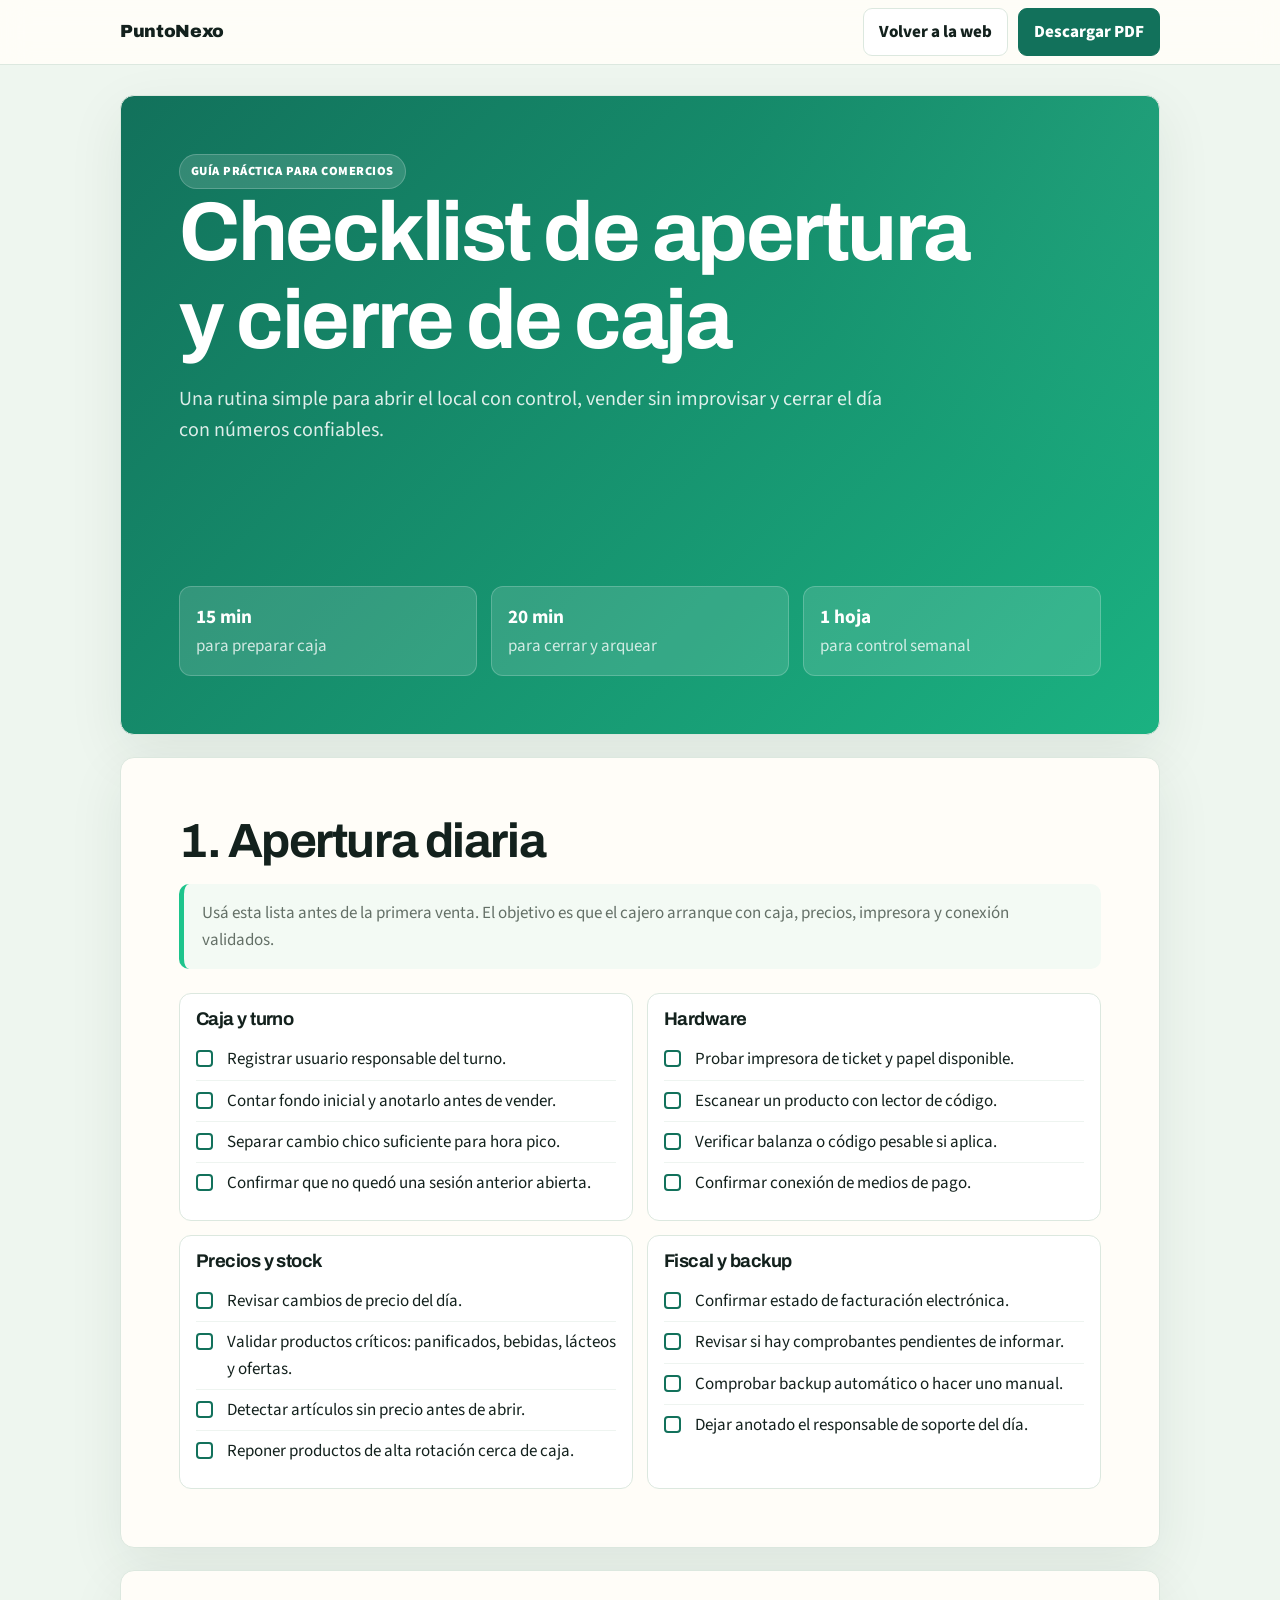
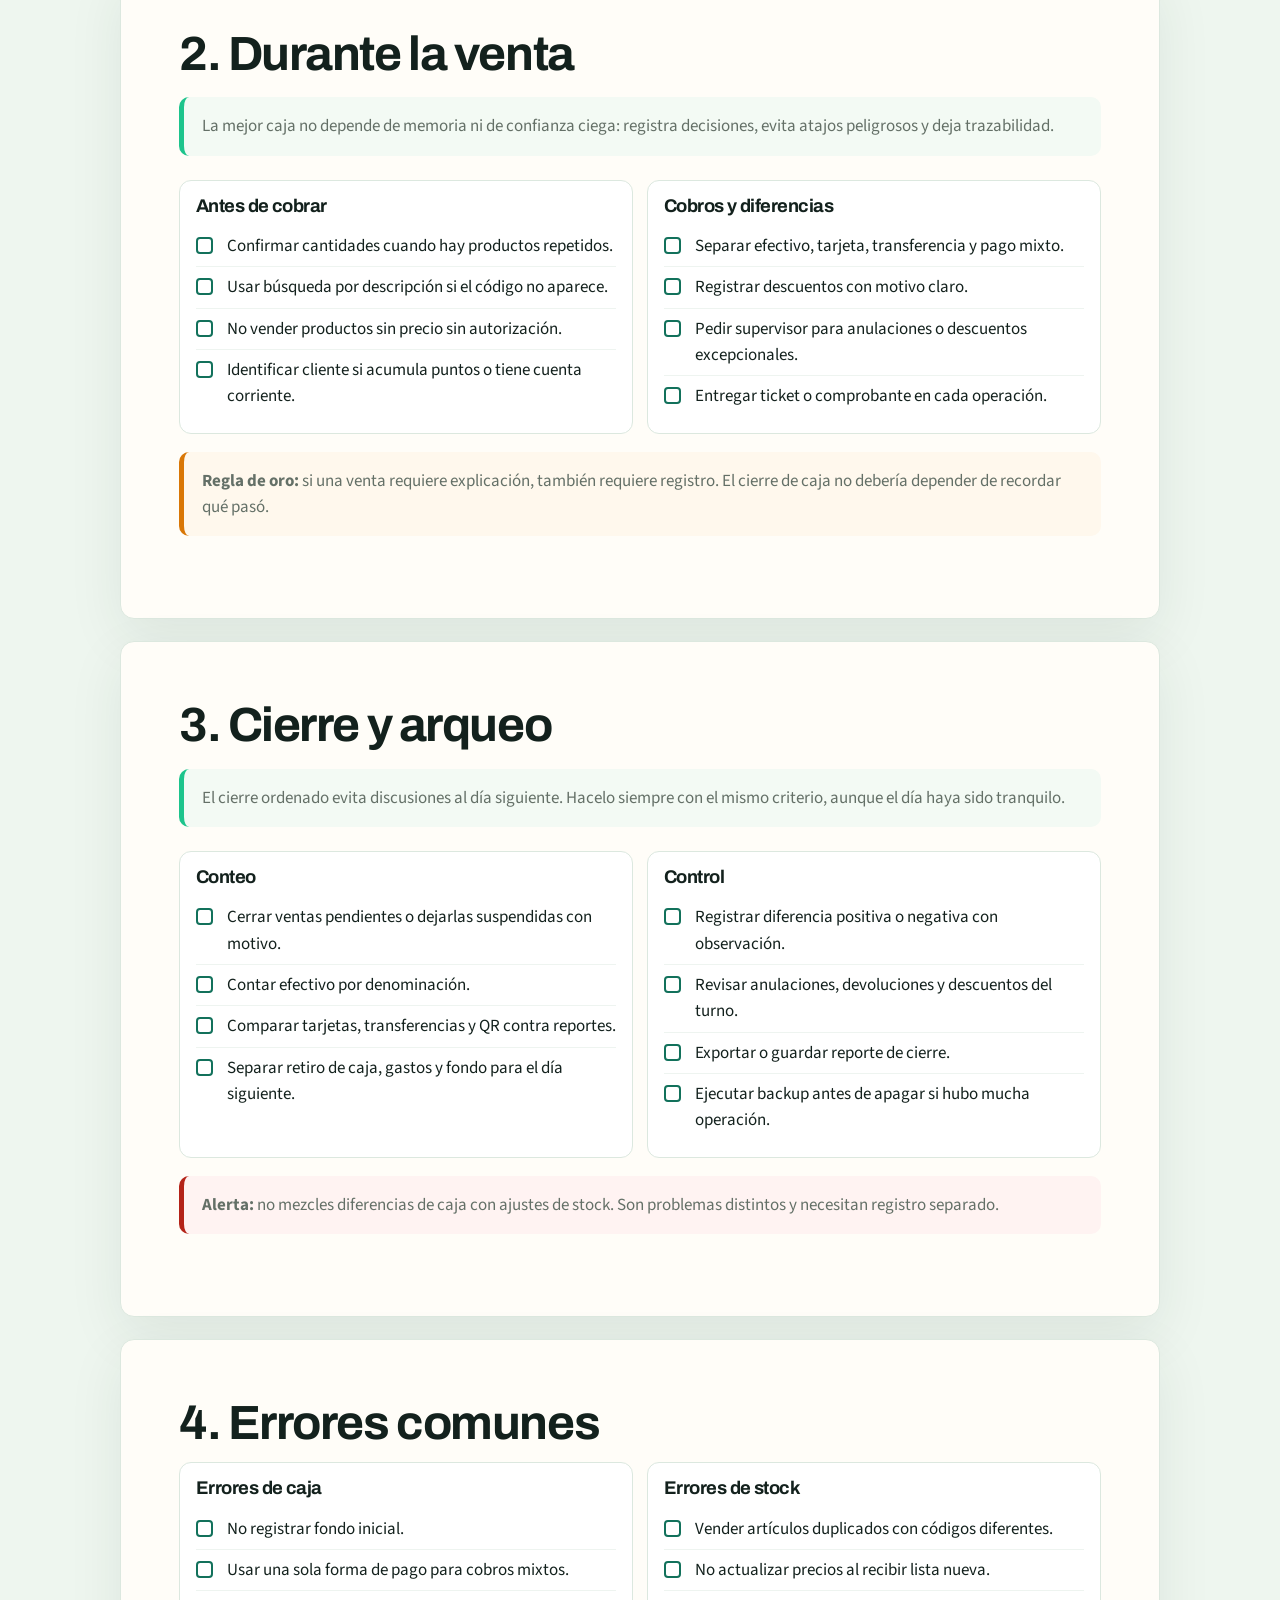
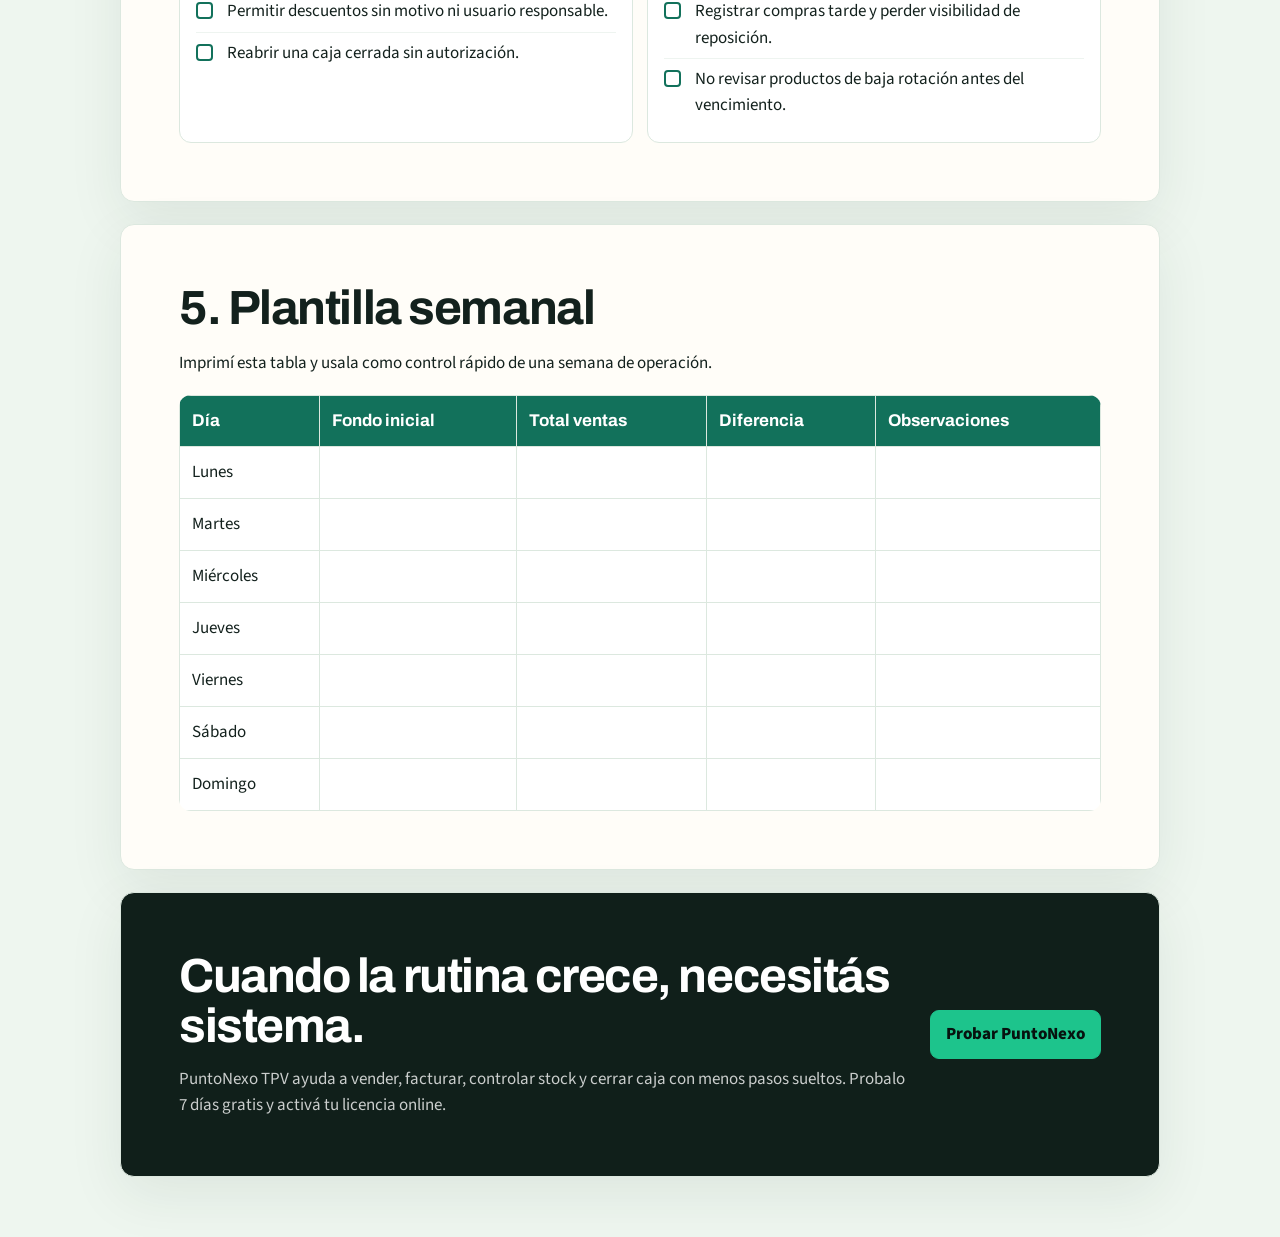
==== checklist-apertura-cierre-caja.html @ dc10bc16 "Deploy PuntoNexo landing updates" ====
<!DOCTYPE html>
<html lang="es">
<head>
  <meta charset="UTF-8">
  <meta name="viewport" content="width=device-width, initial-scale=1.0">
  <title>Checklist de apertura y cierre de caja | PuntoNexo</title>
  <meta name="description" content="Checklist práctico para abrir, operar y cerrar caja en supermercados, almacenes y autoservicios argentinos.">
  <link rel="preconnect" href="https://fonts.googleapis.com">
  <link rel="preconnect" href="https://fonts.gstatic.com" crossorigin>
  <link href="https://fonts.googleapis.com/css2?family=Archivo:wght@700;800;900&family=Source+Sans+3:wght@400;500;600;700&display=swap" rel="stylesheet">
  <style>
    :root {
      --ink: #13211d;
      --muted: #647067;
      --line: #dce8df;
      --paper: #fffdf8;
      --wash: #f3faf4;
      --forest: #12715b;
      --mint: #1dc48c;
      --amber: #d97706;
      --danger: #b42318;
      --font-head: 'Archivo', system-ui, sans-serif;
      --font-body: 'Source Sans 3', system-ui, sans-serif;
    }

    * { box-sizing: border-box; }
    body {
      margin: 0;
      background: #eef6ef;
      color: var(--ink);
      font-family: var(--font-body);
      font-size: 17px;
      line-height: 1.55;
    }

    a { color: var(--forest); }
    .topbar {
      position: sticky;
      top: 0;
      z-index: 3;
      background: rgba(255,253,248,.94);
      border-bottom: 1px solid var(--line);
      -webkit-backdrop-filter: blur(14px);
      backdrop-filter: blur(14px);
    }

    .topbar-inner {
      width: min(100% - 32px, 1040px);
      margin: 0 auto;
      min-height: 64px;
      display: flex;
      align-items: center;
      justify-content: space-between;
      gap: 18px;
    }

    .brand {
      font-family: var(--font-head);
      font-weight: 900;
      letter-spacing: -.02em;
      text-decoration: none;
      color: var(--ink);
      font-size: 1.1rem;
    }

    .actions { display: flex; gap: 10px; flex-wrap: wrap; }
    .btn {
      display: inline-flex;
      align-items: center;
      justify-content: center;
      min-height: 42px;
      padding: 10px 15px;
      border-radius: 9px;
      border: 1px solid var(--line);
      background: #fff;
      color: var(--ink);
      font-weight: 800;
      text-decoration: none;
    }
    .btn.primary { background: var(--forest); border-color: var(--forest); color: #fff; }

    .wrap { width: min(100% - 32px, 1040px); margin: 30px auto 60px; }
    .sheet {
      background: var(--paper);
      border: 1px solid var(--line);
      border-radius: 14px;
      padding: clamp(26px, 5vw, 58px);
      margin-bottom: 22px;
      box-shadow: 0 18px 55px rgba(25,55,40,.08);
    }

    .cover {
      display: grid;
      min-height: 640px;
      align-content: space-between;
      background:
        linear-gradient(135deg, rgba(18,113,91,.92), rgba(29,196,140,.78)),
        radial-gradient(circle at top right, rgba(255,255,255,.2), transparent 34%),
        var(--forest);
      color: #fff;
      overflow: hidden;
    }

    .eyebrow {
      display: inline-flex;
      width: max-content;
      padding: 7px 11px;
      border-radius: 999px;
      background: rgba(255,255,255,.14);
      border: 1px solid rgba(255,255,255,.2);
      font-weight: 900;
      letter-spacing: .04em;
      text-transform: uppercase;
      font-size: .78rem;
    }

    h1, h2, h3 { font-family: var(--font-head); line-height: 1.05; letter-spacing: -.03em; margin: 0; }
    h1 { font-size: clamp(2.45rem, 7vw, 5.2rem); max-width: 820px; }
    h2 { font-size: clamp(1.8rem, 4vw, 3rem); margin-bottom: 14px; }
    h3 { font-size: 1.15rem; margin-bottom: 8px; }
    .lead { font-size: 1.25rem; max-width: 720px; color: rgba(255,255,255,.86); }
    .cover-meta { display: grid; grid-template-columns: repeat(3, 1fr); gap: 14px; }
    .cover-meta div { padding: 16px; border-radius: 12px; background: rgba(255,255,255,.13); border: 1px solid rgba(255,255,255,.2); }
    .cover-meta strong { display: block; font-size: 1.2rem; }
    .cover-meta span { color: rgba(255,255,255,.78); }

    .section-note {
      background: var(--wash);
      border-left: 5px solid var(--mint);
      padding: 16px 18px;
      border-radius: 10px;
      color: var(--muted);
      margin: 18px 0 24px;
    }

    .check-grid { display: grid; grid-template-columns: repeat(2, 1fr); gap: 14px; }
    .check-card {
      border: 1px solid var(--line);
      border-radius: 12px;
      background: #fff;
      padding: 16px;
      break-inside: avoid;
    }
    .check-card ul { margin: 10px 0 0; padding: 0; list-style: none; }
    .check-card li { display: grid; grid-template-columns: 22px 1fr; gap: 9px; padding: 7px 0; border-top: 1px solid #eef4f0; }
    .check-card li:first-child { border-top: 0; }
    .box { width: 17px; height: 17px; margin-top: 4px; border: 2px solid var(--forest); border-radius: 4px; }

    .template {
      width: 100%;
      border-collapse: collapse;
      margin-top: 18px;
      background: #fff;
      border-radius: 12px;
      overflow: hidden;
    }
    .template th, .template td { border: 1px solid var(--line); padding: 12px; text-align: left; vertical-align: top; }
    .template th { background: var(--forest); color: #fff; font-family: var(--font-head); }
    .template td.blank { height: 52px; }

    .warning { border-left-color: var(--amber); background: #fff8ed; }
    .risk { border-left-color: var(--danger); background: #fff3f2; }
    .cta {
      display: grid;
      grid-template-columns: 1fr auto;
      gap: 24px;
      align-items: center;
      background: #101f1a;
      color: #fff;
    }
    .cta p { color: rgba(255,255,255,.78); margin: 10px 0 0; }
    .cta .btn { background: var(--mint); border-color: var(--mint); color: #07120f; }

    @media (max-width: 760px) {
      .topbar-inner, .cta, .cover-meta, .check-grid { grid-template-columns: 1fr; }
      .topbar-inner { align-items: flex-start; padding: 12px 0; }
      .actions { width: 100%; }
      .btn { width: 100%; }
    }

    @media print {
      @page { size: A4; margin: 12mm; }
      body { background: #fff; font-size: 12pt; }
      .topbar { display: none; }
      .wrap { width: 100%; margin: 0; }
      .sheet { box-shadow: none; border-radius: 0; border: 0; min-height: calc(297mm - 24mm); page-break-after: always; padding: 0; }
      .cover { -webkit-print-color-adjust: exact; print-color-adjust: exact; padding: 18mm; }
      .check-grid { gap: 9px; }
      .check-card { padding: 12px; }
      .cta { page-break-after: auto; }
      a { color: inherit; text-decoration: none; }
    }
  </style>
</head>
<body>
  <nav class="topbar">
    <div class="topbar-inner">
      <a class="brand" href="/">PuntoNexo</a>
      <div class="actions">
        <a class="btn" href="/">Volver a la web</a>
        <a class="btn primary" href="checklist-apertura-cierre-caja-puntonexo.pdf">Descargar PDF</a>
      </div>
    </div>
  </nav>

  <main class="wrap">
    <section class="sheet cover">
      <div>
        <span class="eyebrow">Guía práctica para comercios</span>
        <h1>Checklist de apertura y cierre de caja</h1>
        <p class="lead">Una rutina simple para abrir el local con control, vender sin improvisar y cerrar el día con números confiables.</p>
      </div>
      <div class="cover-meta">
        <div><strong>15 min</strong><span>para preparar caja</span></div>
        <div><strong>20 min</strong><span>para cerrar y arquear</span></div>
        <div><strong>1 hoja</strong><span>para control semanal</span></div>
      </div>
    </section>

    <section class="sheet">
      <h2>1. Apertura diaria</h2>
      <p class="section-note">Usá esta lista antes de la primera venta. El objetivo es que el cajero arranque con caja, precios, impresora y conexión validados.</p>
      <div class="check-grid">
        <article class="check-card">
          <h3>Caja y turno</h3>
          <ul>
            <li><span class="box"></span><span>Registrar usuario responsable del turno.</span></li>
            <li><span class="box"></span><span>Contar fondo inicial y anotarlo antes de vender.</span></li>
            <li><span class="box"></span><span>Separar cambio chico suficiente para hora pico.</span></li>
            <li><span class="box"></span><span>Confirmar que no quedó una sesión anterior abierta.</span></li>
          </ul>
        </article>
        <article class="check-card">
          <h3>Hardware</h3>
          <ul>
            <li><span class="box"></span><span>Probar impresora de ticket y papel disponible.</span></li>
            <li><span class="box"></span><span>Escanear un producto con lector de código.</span></li>
            <li><span class="box"></span><span>Verificar balanza o código pesable si aplica.</span></li>
            <li><span class="box"></span><span>Confirmar conexión de medios de pago.</span></li>
          </ul>
        </article>
        <article class="check-card">
          <h3>Precios y stock</h3>
          <ul>
            <li><span class="box"></span><span>Revisar cambios de precio del día.</span></li>
            <li><span class="box"></span><span>Validar productos críticos: panificados, bebidas, lácteos y ofertas.</span></li>
            <li><span class="box"></span><span>Detectar artículos sin precio antes de abrir.</span></li>
            <li><span class="box"></span><span>Reponer productos de alta rotación cerca de caja.</span></li>
          </ul>
        </article>
        <article class="check-card">
          <h3>Fiscal y backup</h3>
          <ul>
            <li><span class="box"></span><span>Confirmar estado de facturación electrónica.</span></li>
            <li><span class="box"></span><span>Revisar si hay comprobantes pendientes de informar.</span></li>
            <li><span class="box"></span><span>Comprobar backup automático o hacer uno manual.</span></li>
            <li><span class="box"></span><span>Dejar anotado el responsable de soporte del día.</span></li>
          </ul>
        </article>
      </div>
    </section>

    <section class="sheet">
      <h2>2. Durante la venta</h2>
      <p class="section-note">La mejor caja no depende de memoria ni de confianza ciega: registra decisiones, evita atajos peligrosos y deja trazabilidad.</p>
      <div class="check-grid">
        <article class="check-card">
          <h3>Antes de cobrar</h3>
          <ul>
            <li><span class="box"></span><span>Confirmar cantidades cuando hay productos repetidos.</span></li>
            <li><span class="box"></span><span>Usar búsqueda por descripción si el código no aparece.</span></li>
            <li><span class="box"></span><span>No vender productos sin precio sin autorización.</span></li>
            <li><span class="box"></span><span>Identificar cliente si acumula puntos o tiene cuenta corriente.</span></li>
          </ul>
        </article>
        <article class="check-card">
          <h3>Cobros y diferencias</h3>
          <ul>
            <li><span class="box"></span><span>Separar efectivo, tarjeta, transferencia y pago mixto.</span></li>
            <li><span class="box"></span><span>Registrar descuentos con motivo claro.</span></li>
            <li><span class="box"></span><span>Pedir supervisor para anulaciones o descuentos excepcionales.</span></li>
            <li><span class="box"></span><span>Entregar ticket o comprobante en cada operación.</span></li>
          </ul>
        </article>
      </div>
      <p class="section-note warning"><strong>Regla de oro:</strong> si una venta requiere explicación, también requiere registro. El cierre de caja no debería depender de recordar qué pasó.</p>
    </section>

    <section class="sheet">
      <h2>3. Cierre y arqueo</h2>
      <p class="section-note">El cierre ordenado evita discusiones al día siguiente. Hacelo siempre con el mismo criterio, aunque el día haya sido tranquilo.</p>
      <div class="check-grid">
        <article class="check-card">
          <h3>Conteo</h3>
          <ul>
            <li><span class="box"></span><span>Cerrar ventas pendientes o dejarlas suspendidas con motivo.</span></li>
            <li><span class="box"></span><span>Contar efectivo por denominación.</span></li>
            <li><span class="box"></span><span>Comparar tarjetas, transferencias y QR contra reportes.</span></li>
            <li><span class="box"></span><span>Separar retiro de caja, gastos y fondo para el día siguiente.</span></li>
          </ul>
        </article>
        <article class="check-card">
          <h3>Control</h3>
          <ul>
            <li><span class="box"></span><span>Registrar diferencia positiva o negativa con observación.</span></li>
            <li><span class="box"></span><span>Revisar anulaciones, devoluciones y descuentos del turno.</span></li>
            <li><span class="box"></span><span>Exportar o guardar reporte de cierre.</span></li>
            <li><span class="box"></span><span>Ejecutar backup antes de apagar si hubo mucha operación.</span></li>
          </ul>
        </article>
      </div>
      <p class="section-note risk"><strong>Alerta:</strong> no mezcles diferencias de caja con ajustes de stock. Son problemas distintos y necesitan registro separado.</p>
    </section>

    <section class="sheet">
      <h2>4. Errores comunes</h2>
      <div class="check-grid">
        <article class="check-card">
          <h3>Errores de caja</h3>
          <ul>
            <li><span class="box"></span><span>No registrar fondo inicial.</span></li>
            <li><span class="box"></span><span>Usar una sola forma de pago para cobros mixtos.</span></li>
            <li><span class="box"></span><span>Permitir descuentos sin motivo ni usuario responsable.</span></li>
            <li><span class="box"></span><span>Reabrir una caja cerrada sin autorización.</span></li>
          </ul>
        </article>
        <article class="check-card">
          <h3>Errores de stock</h3>
          <ul>
            <li><span class="box"></span><span>Vender artículos duplicados con códigos diferentes.</span></li>
            <li><span class="box"></span><span>No actualizar precios al recibir lista nueva.</span></li>
            <li><span class="box"></span><span>Registrar compras tarde y perder visibilidad de reposición.</span></li>
            <li><span class="box"></span><span>No revisar productos de baja rotación antes del vencimiento.</span></li>
          </ul>
        </article>
      </div>
    </section>

    <section class="sheet">
      <h2>5. Plantilla semanal</h2>
      <p>Imprimí esta tabla y usala como control rápido de una semana de operación.</p>
      <table class="template">
        <thead><tr><th>Día</th><th>Fondo inicial</th><th>Total ventas</th><th>Diferencia</th><th>Observaciones</th></tr></thead>
        <tbody>
          <tr><td>Lunes</td><td class="blank"></td><td></td><td></td><td></td></tr>
          <tr><td>Martes</td><td class="blank"></td><td></td><td></td><td></td></tr>
          <tr><td>Miércoles</td><td class="blank"></td><td></td><td></td><td></td></tr>
          <tr><td>Jueves</td><td class="blank"></td><td></td><td></td><td></td></tr>
          <tr><td>Viernes</td><td class="blank"></td><td></td><td></td><td></td></tr>
          <tr><td>Sábado</td><td class="blank"></td><td></td><td></td><td></td></tr>
          <tr><td>Domingo</td><td class="blank"></td><td></td><td></td><td></td></tr>
        </tbody>
      </table>
    </section>

    <section class="sheet cta">
      <div>
        <h2>Cuando la rutina crece, necesitás sistema.</h2>
        <p>PuntoNexo TPV ayuda a vender, facturar, controlar stock y cerrar caja con menos pasos sueltos. Probalo 7 días gratis y activá tu licencia online.</p>
      </div>
      <a class="btn" href="https://licencias.mello.com.ar">Probar PuntoNexo</a>
    </section>
  </main>
</body>
</html>
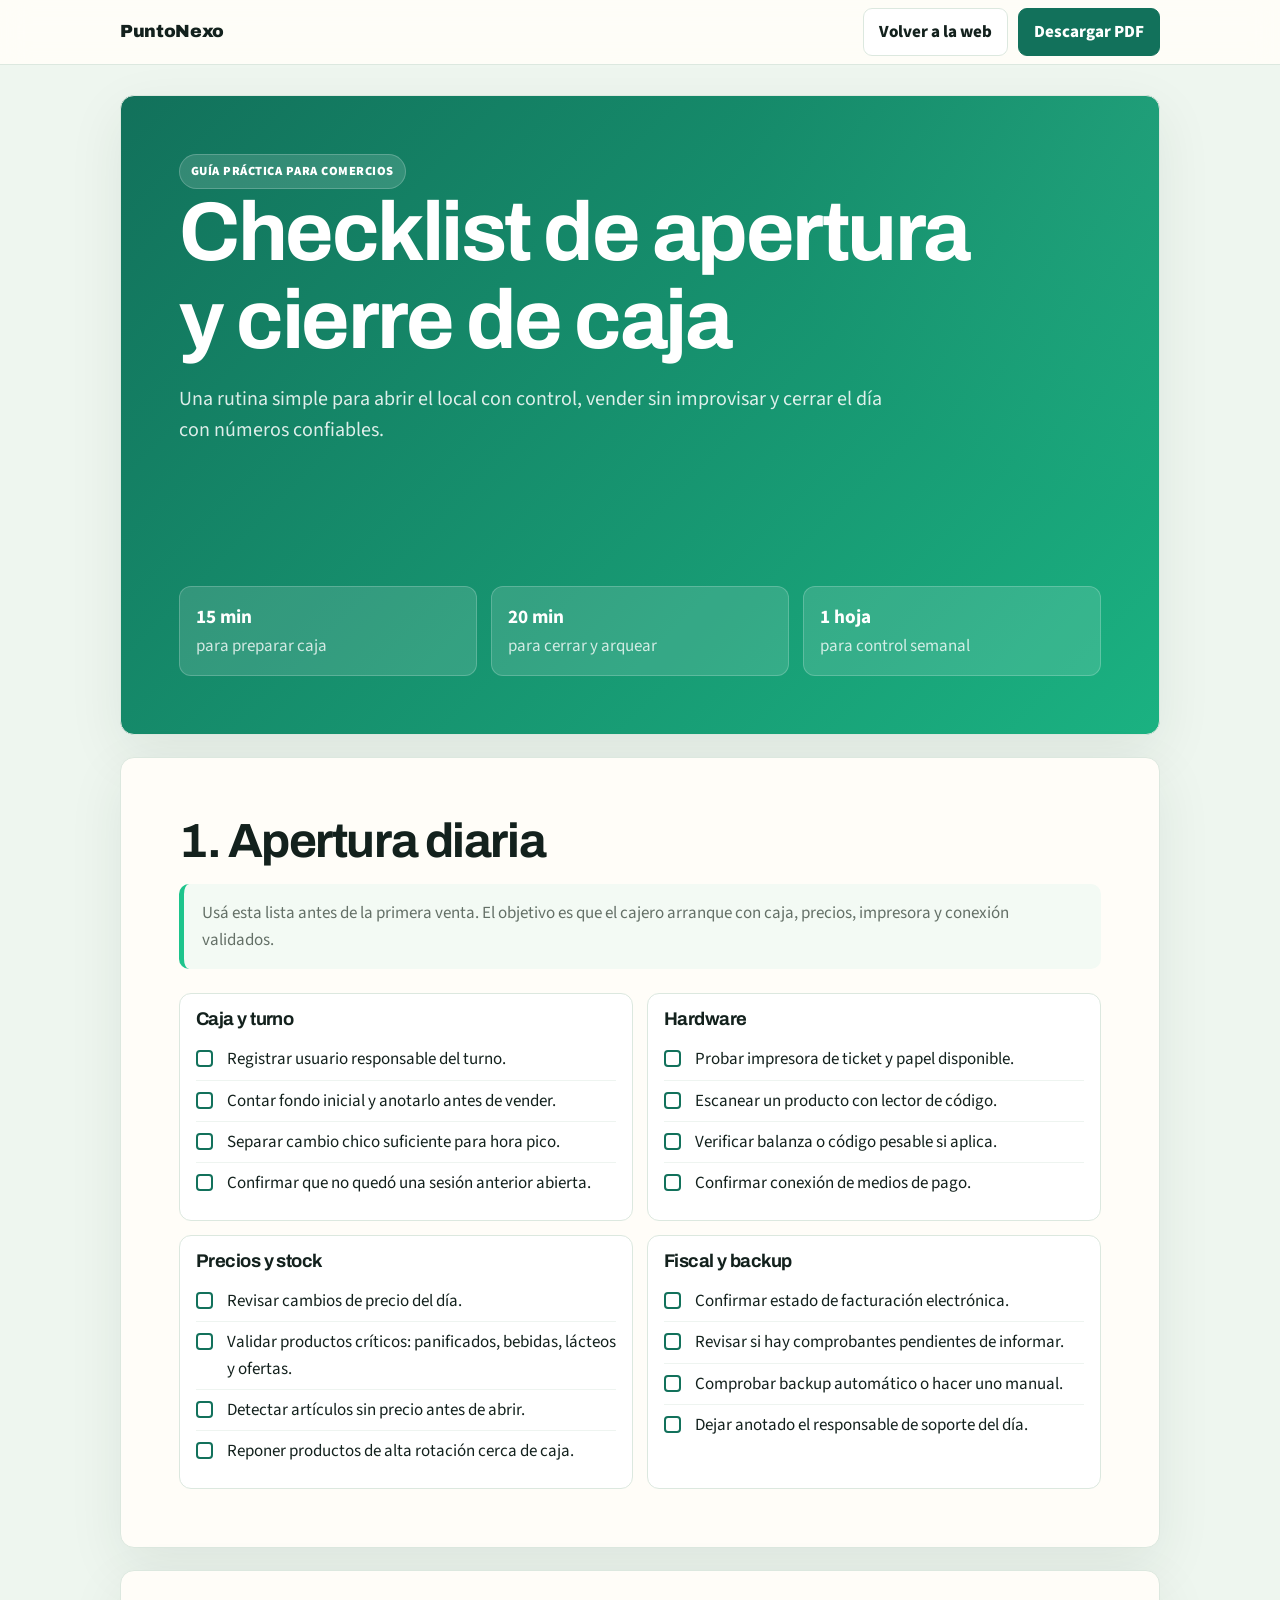
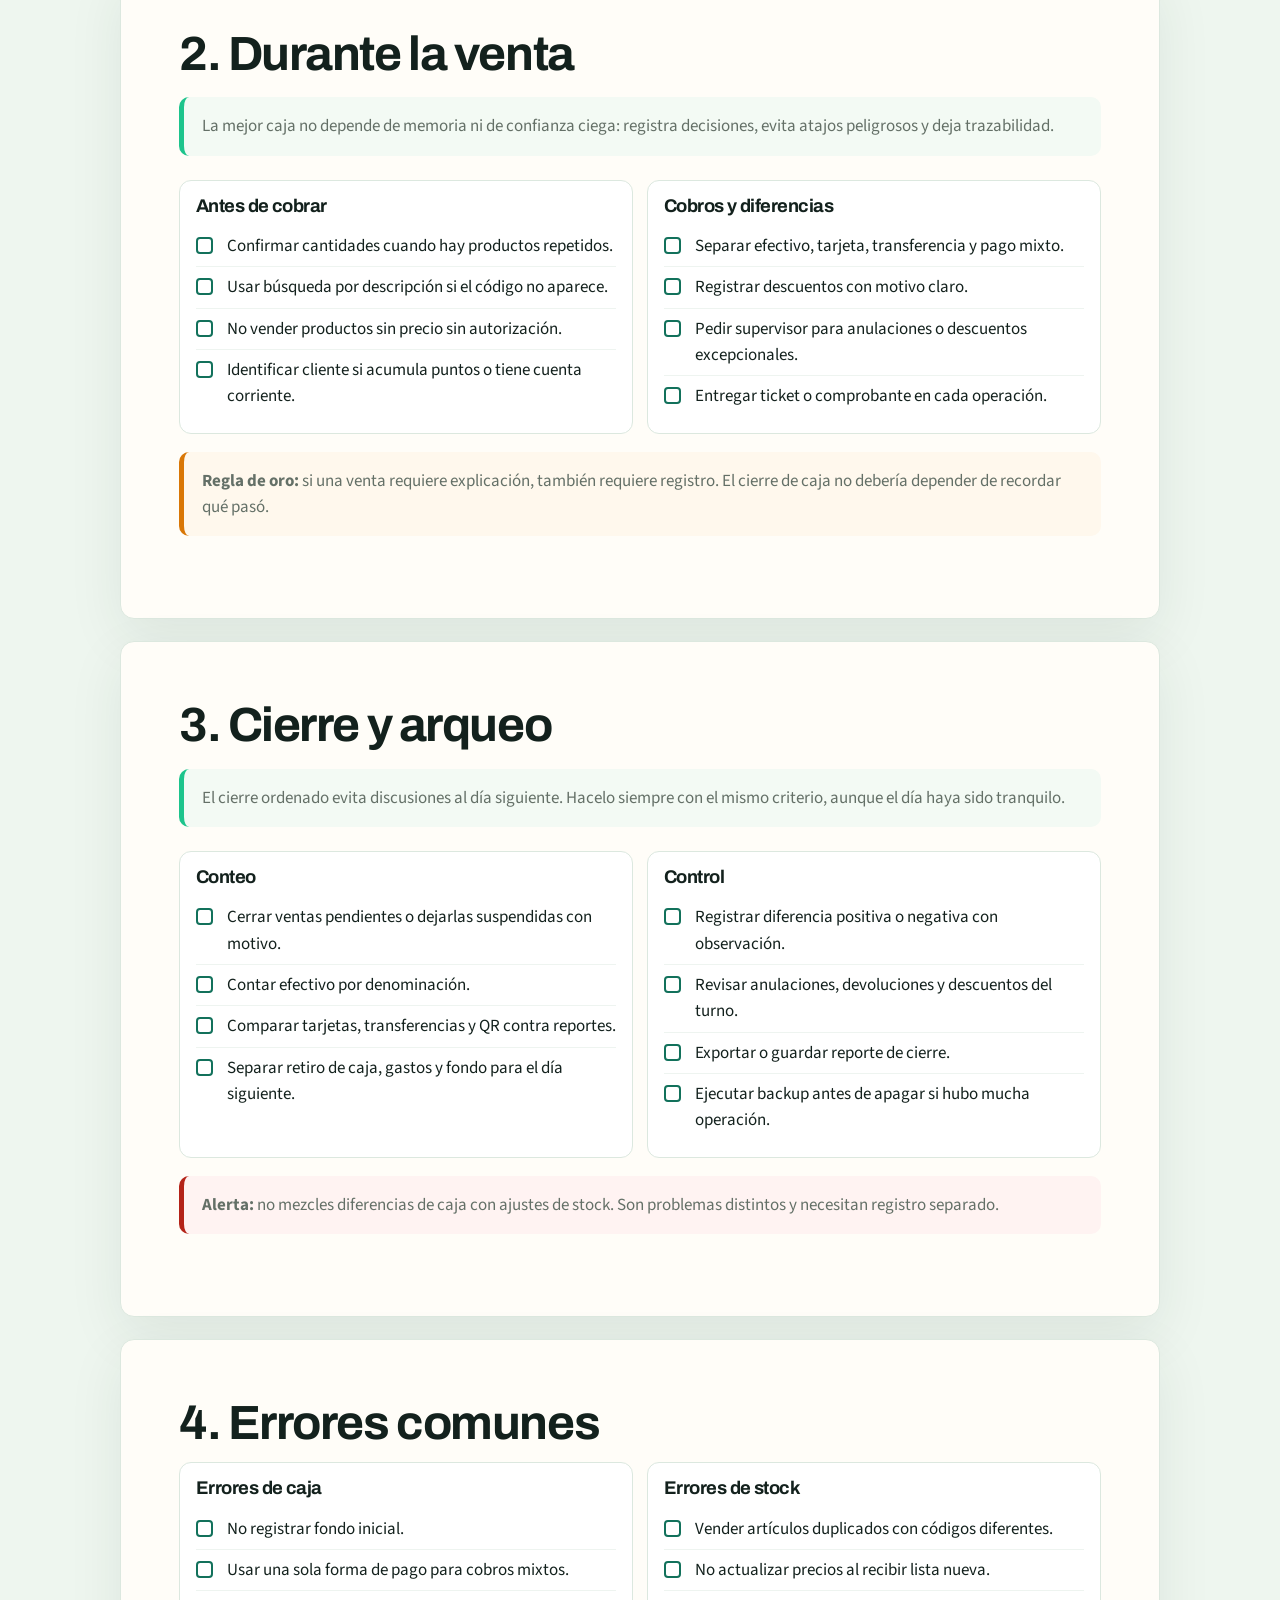
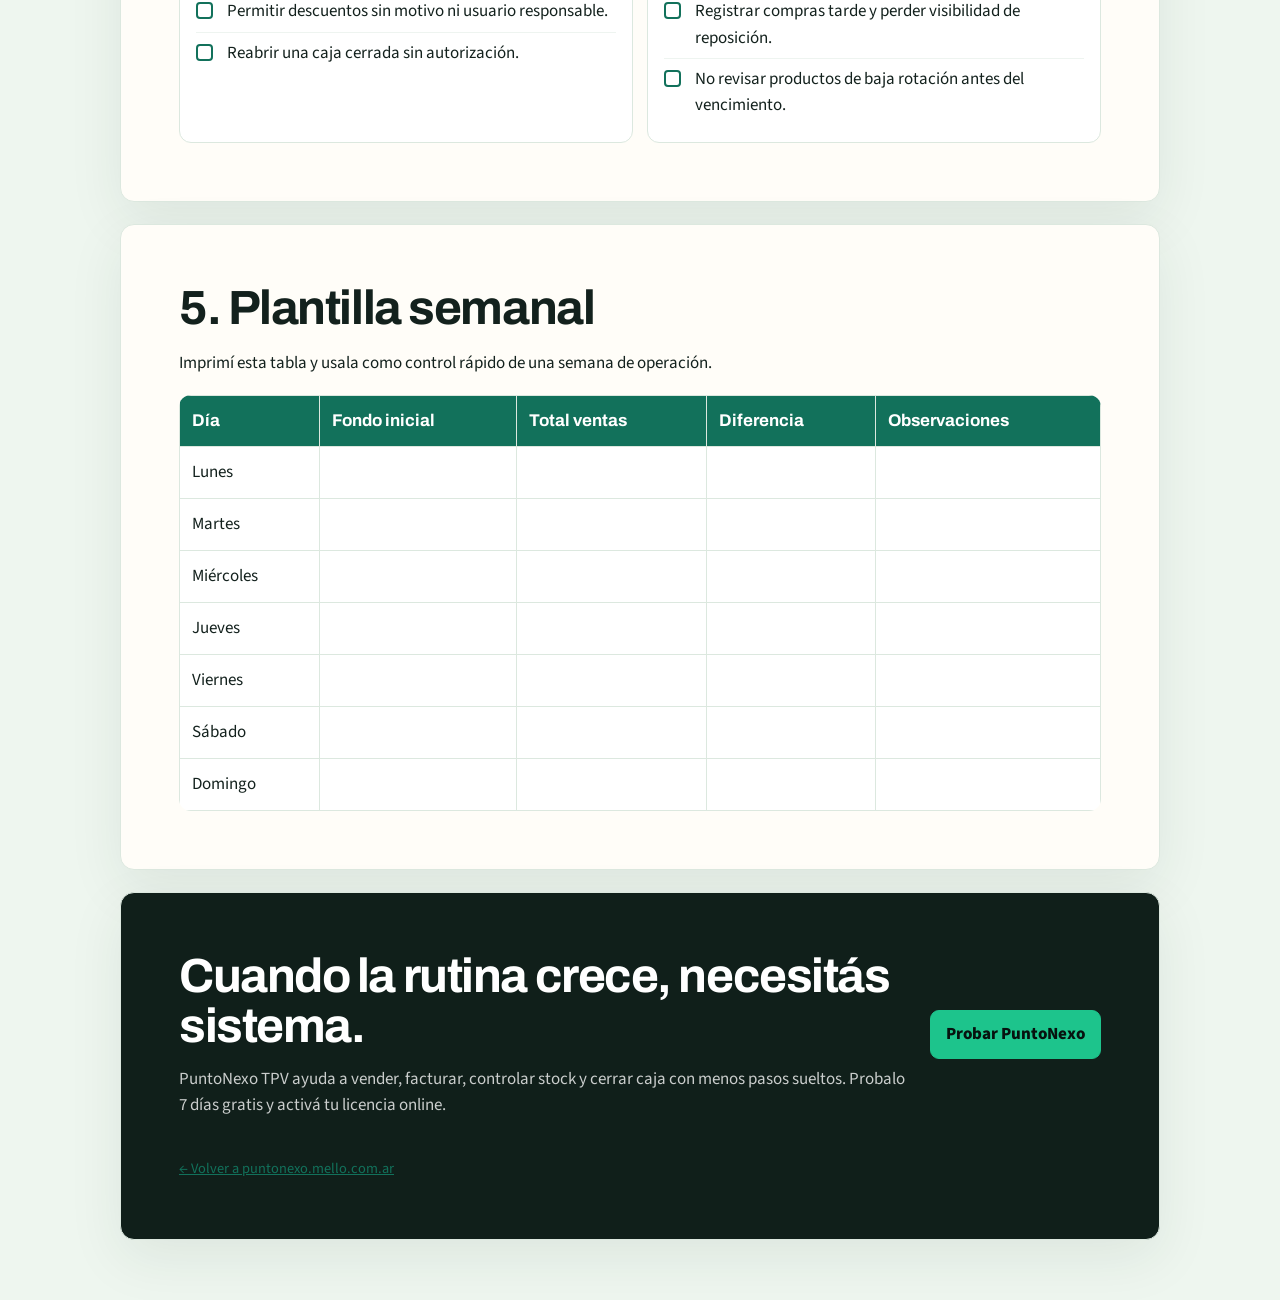
==== commit aaa4d847: "feat: landing operativa en puntonexo.mello.com.ar CTAs y metadatos a licencias.mello.com.ar; workflo" ====
--- a/checklist-apertura-cierre-caja.html
+++ b/checklist-apertura-cierre-caja.html
@@ -358,7 +358,8 @@
         <h2>Cuando la rutina crece, necesitás sistema.</h2>
         <p>PuntoNexo TPV ayuda a vender, facturar, controlar stock y cerrar caja con menos pasos sueltos. Probalo 7 días gratis y activá tu licencia online.</p>
       </div>
-      <a class="btn" href="https://licencias.mello.com.ar">Probar PuntoNexo</a>
+      <a class="btn" href="https://licencias.mello.com.ar/?from=landing">Probar PuntoNexo</a>
+      <p style="margin-top:1rem;font-size:.9rem;"><a href="index.html">← Volver a puntonexo.mello.com.ar</a></p>
     </section>
   </main>
 </body>
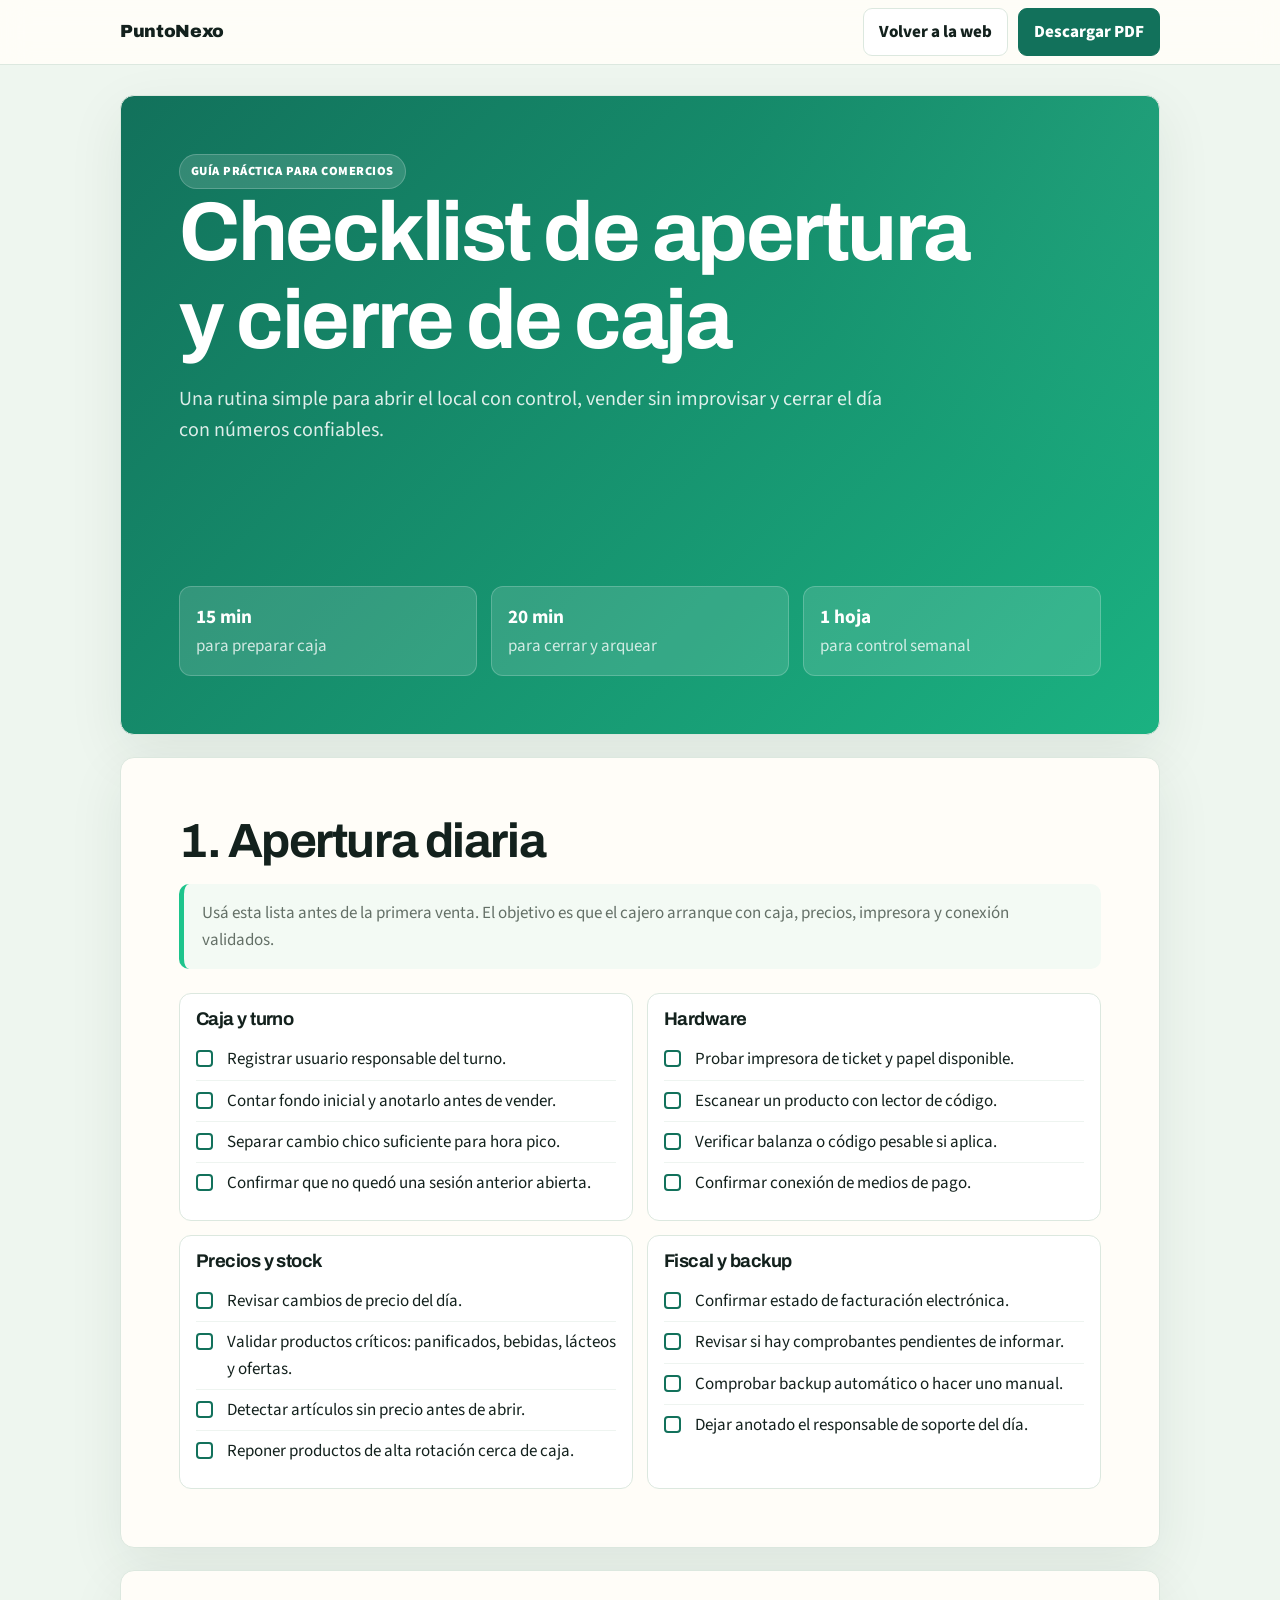
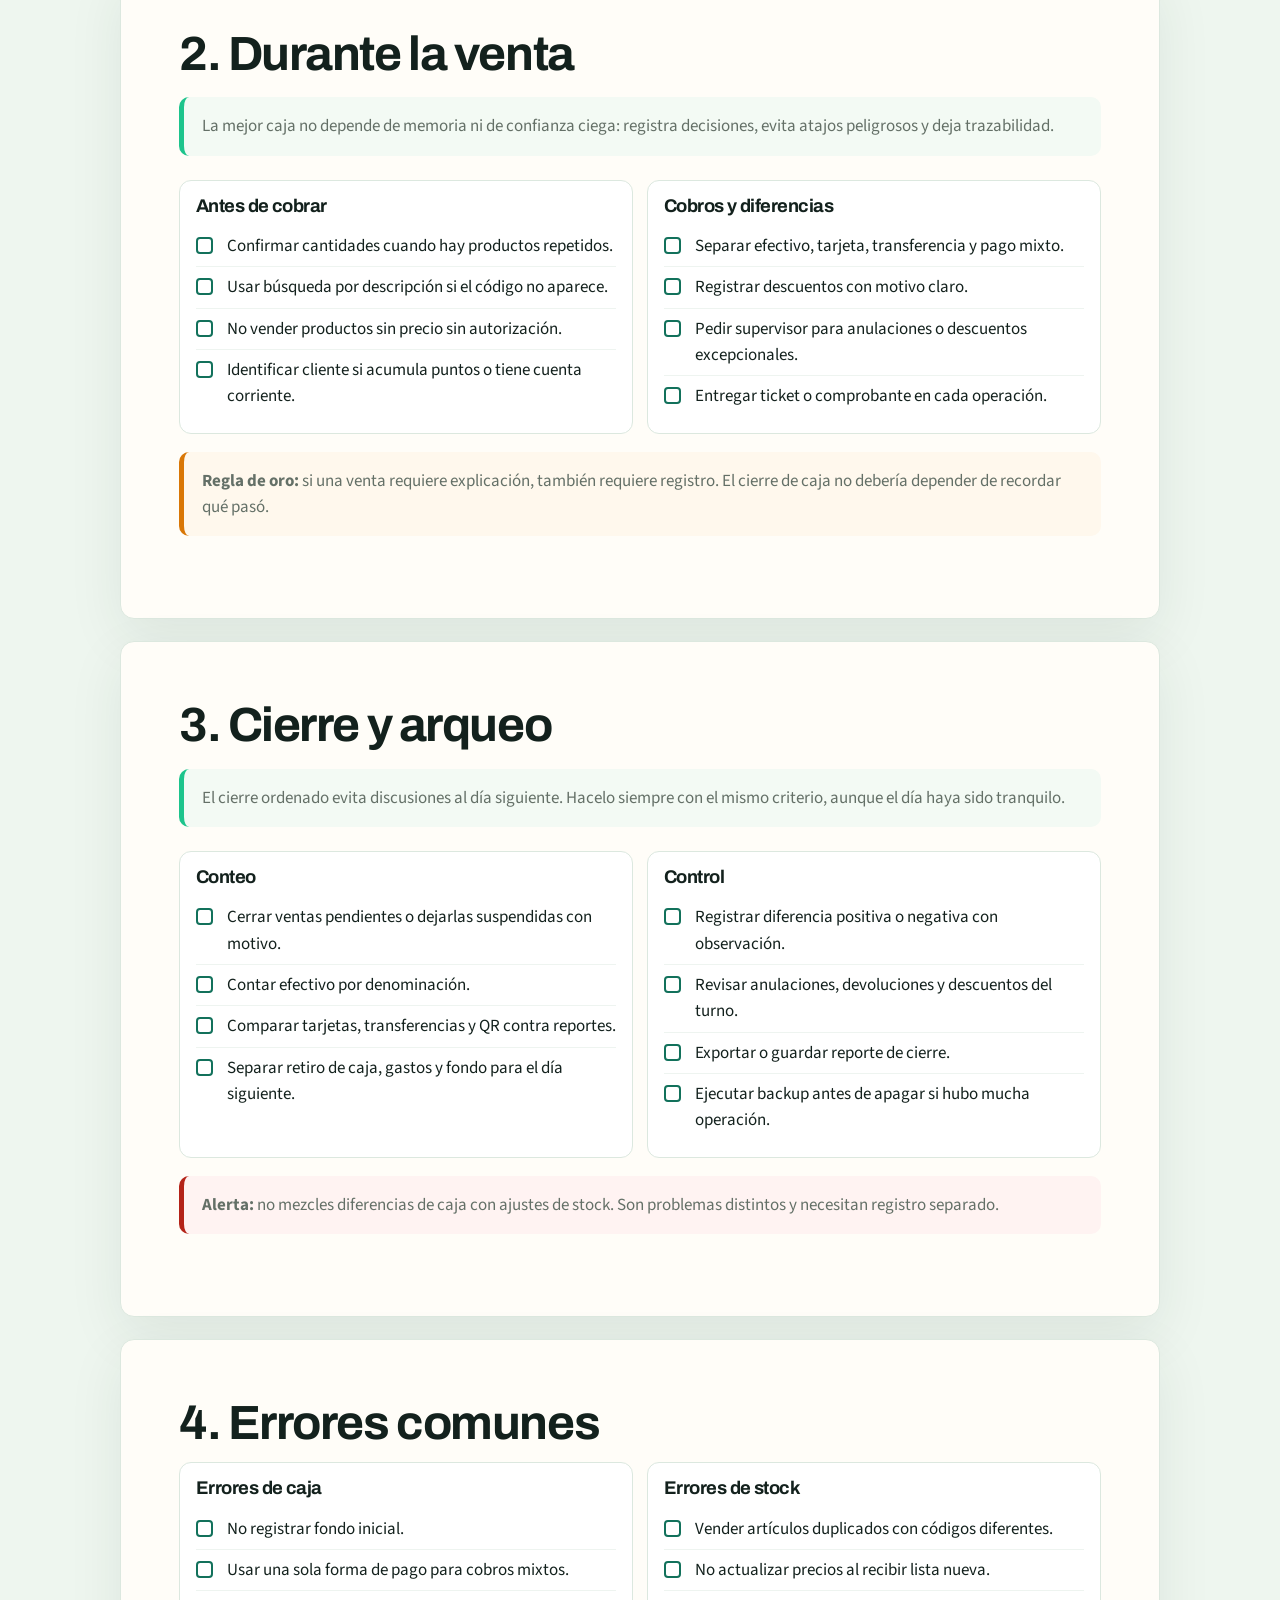
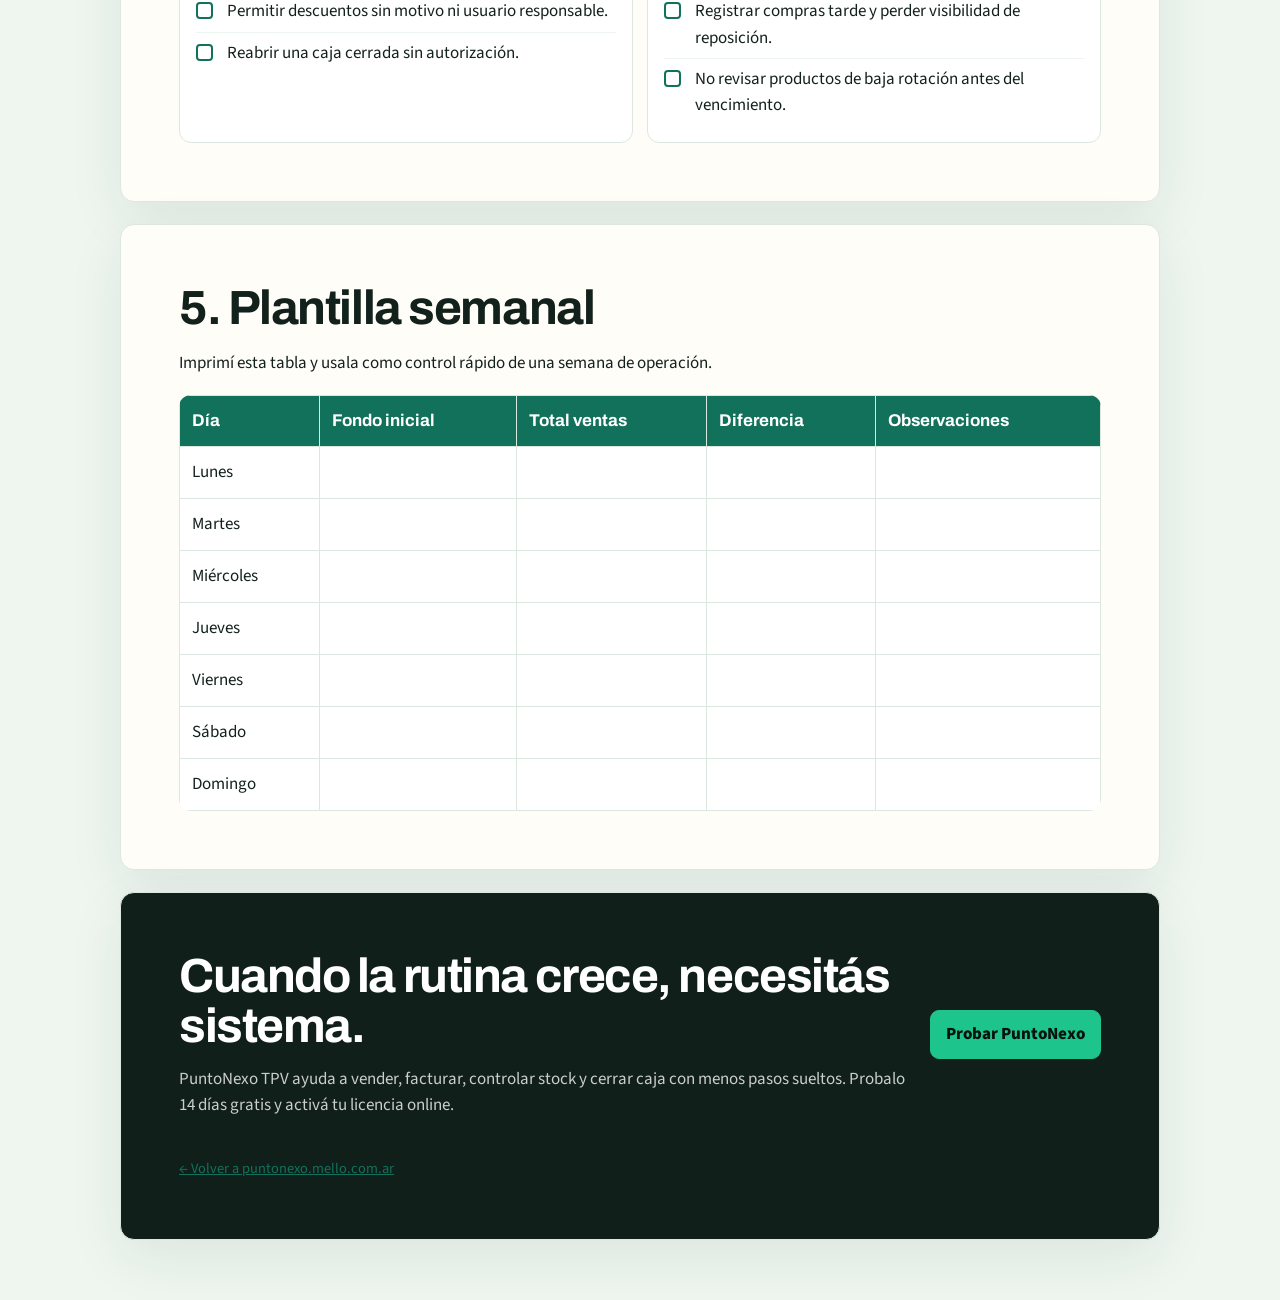
==== commit a114115c: "chore: alinear landing a release TPV v2.2.2 Co-authored-by: Cursor <cursoragent@cursor.com>" ====
--- a/checklist-apertura-cierre-caja.html
+++ b/checklist-apertura-cierre-caja.html
@@ -356,7 +356,7 @@
     <section class="sheet cta">
       <div>
         <h2>Cuando la rutina crece, necesitás sistema.</h2>
-        <p>PuntoNexo TPV ayuda a vender, facturar, controlar stock y cerrar caja con menos pasos sueltos. Probalo 7 días gratis y activá tu licencia online.</p>
+        <p>PuntoNexo TPV ayuda a vender, facturar, controlar stock y cerrar caja con menos pasos sueltos. Probalo 14 días gratis y activá tu licencia online.</p>
       </div>
       <a class="btn" href="https://licencias.mello.com.ar/?from=landing">Probar PuntoNexo</a>
       <p style="margin-top:1rem;font-size:.9rem;"><a href="index.html">← Volver a puntonexo.mello.com.ar</a></p>
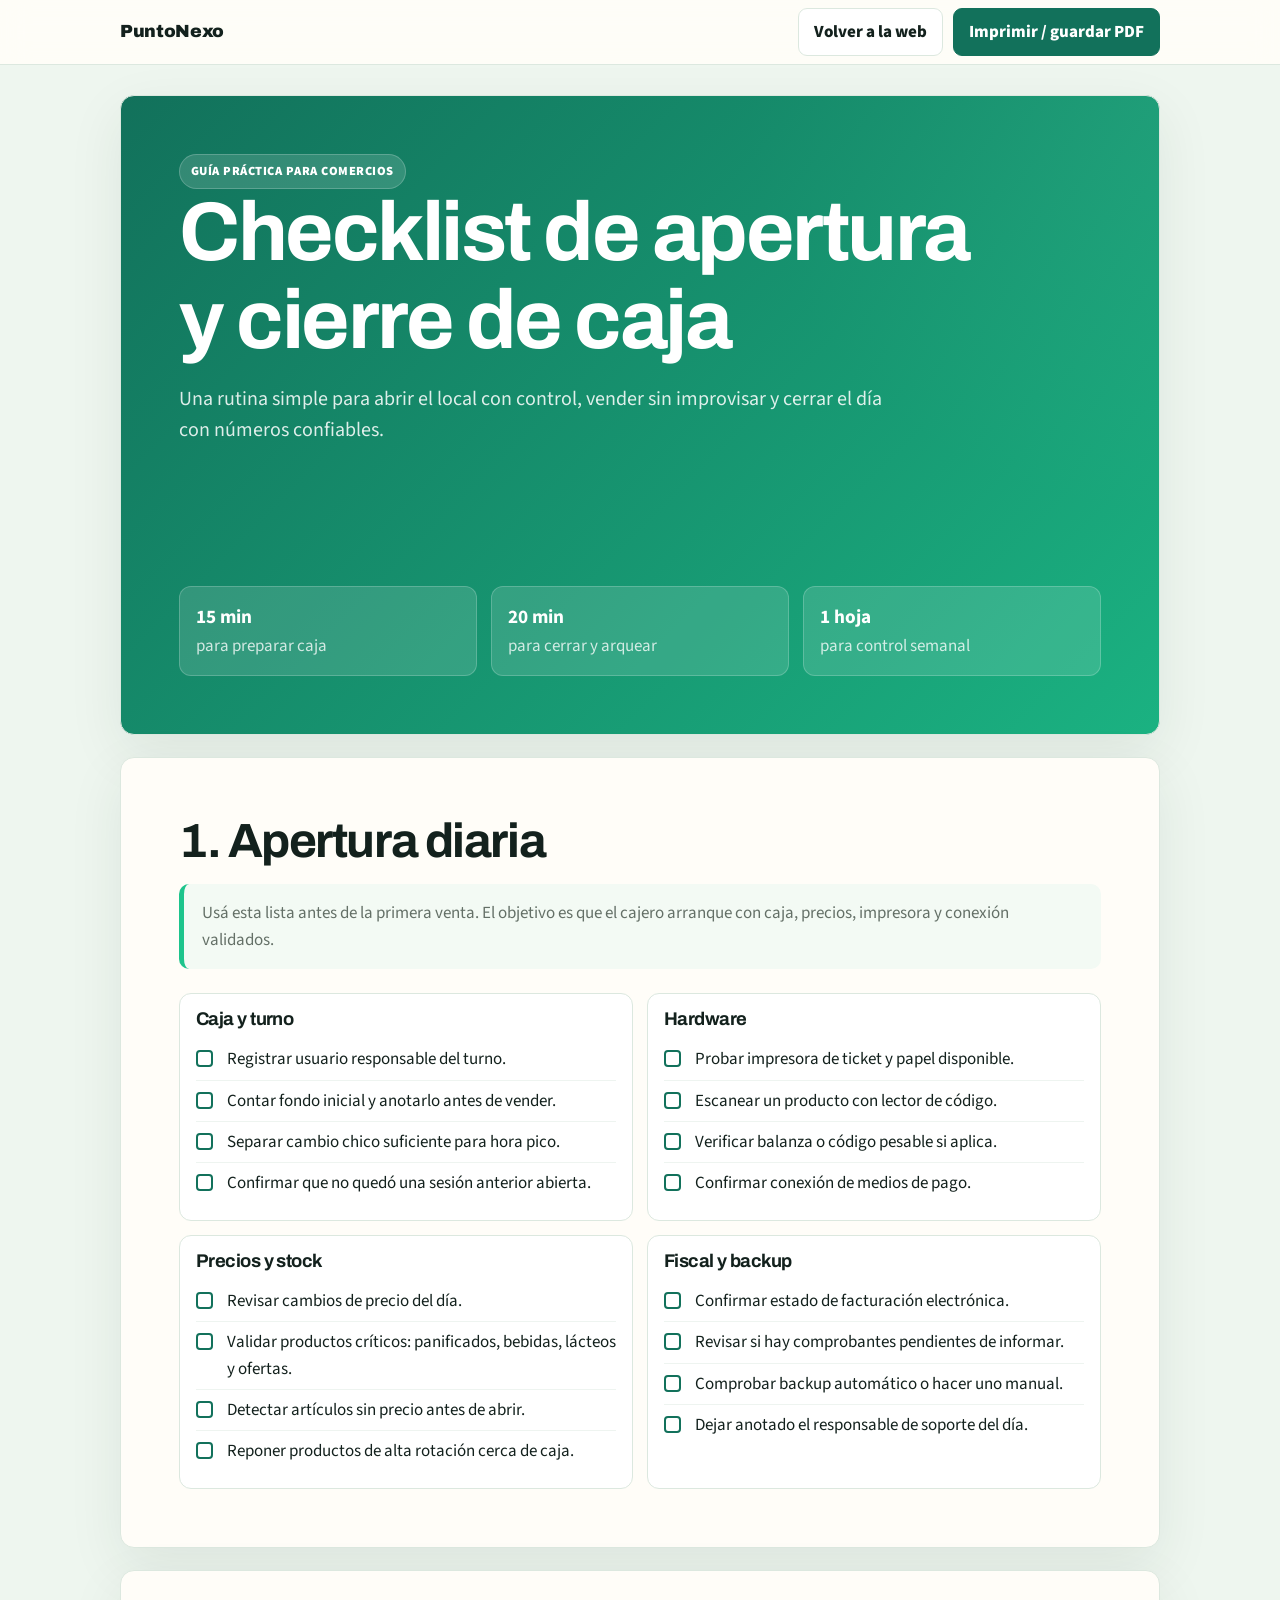
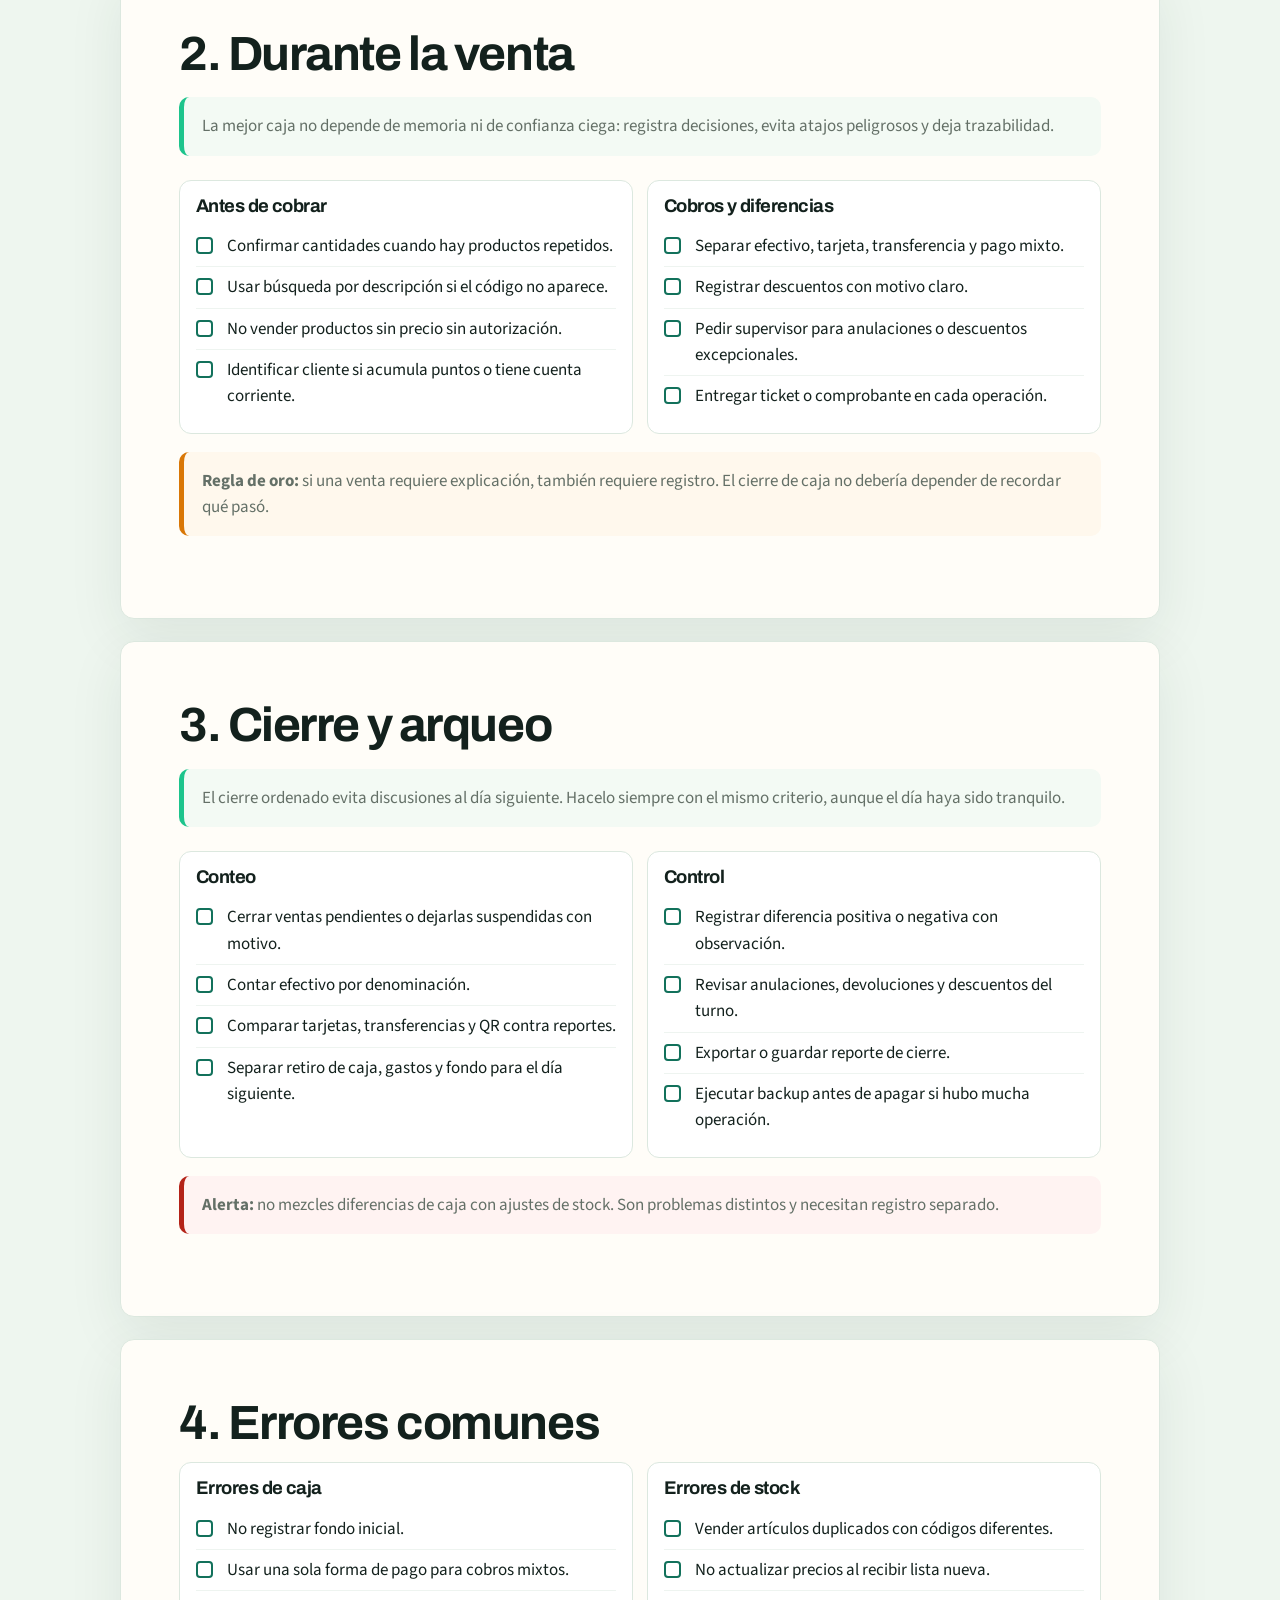
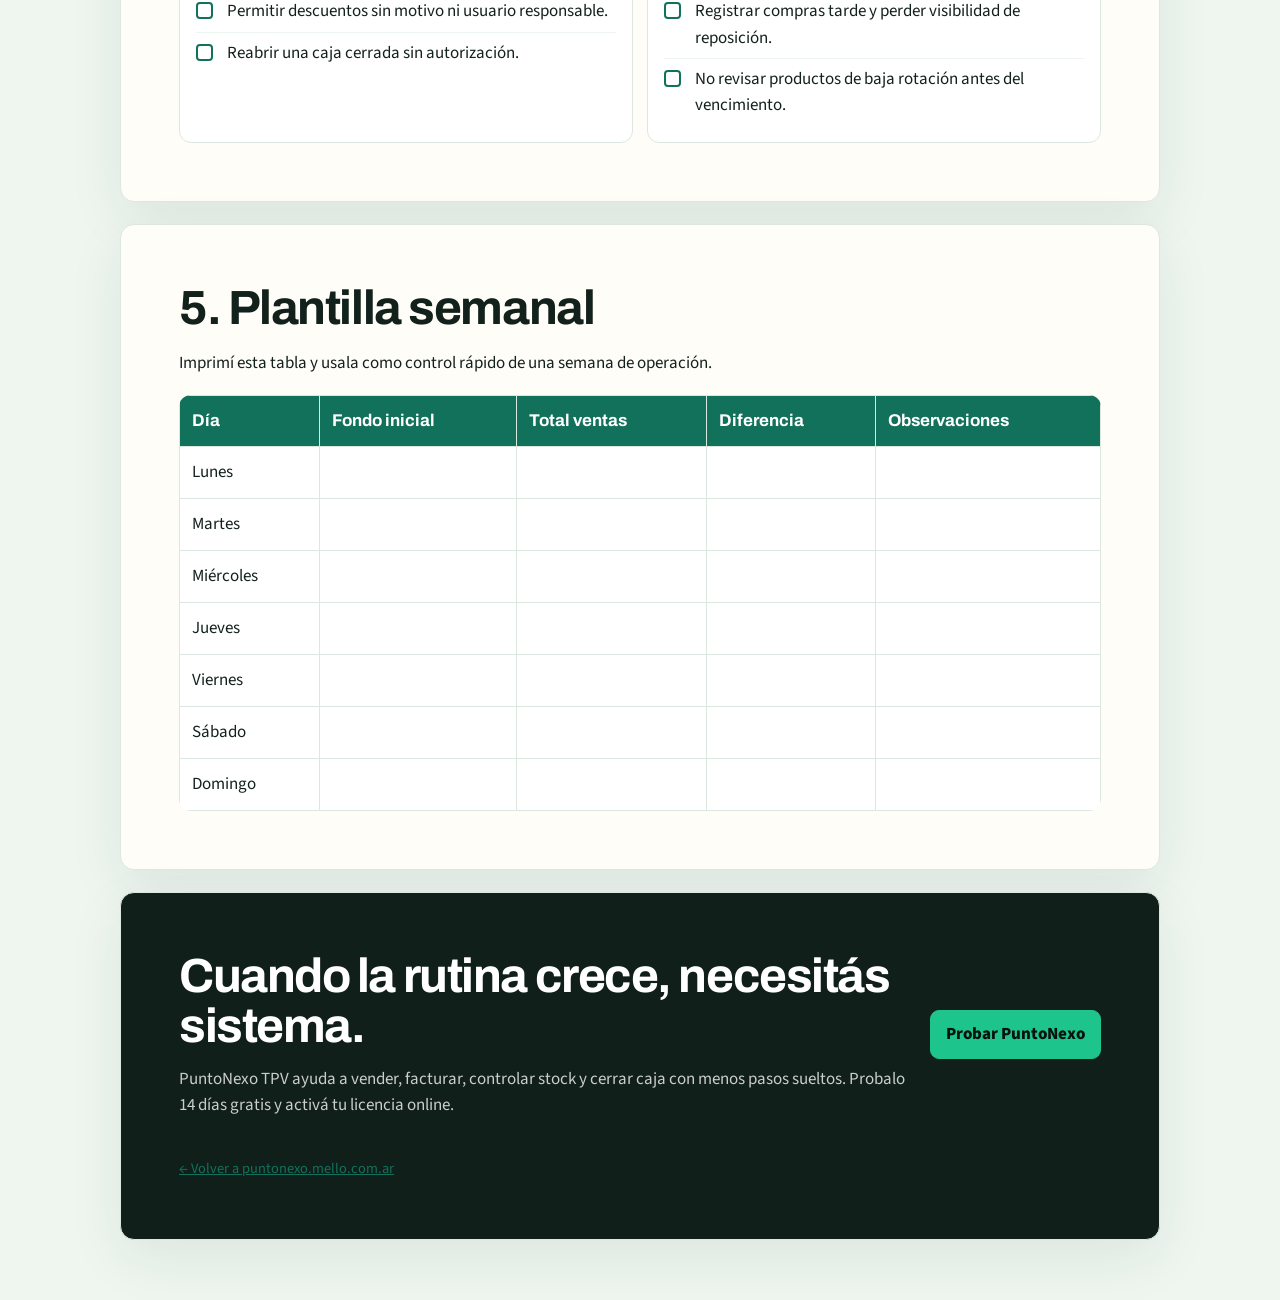
==== commit 572304cb: "chore(landing): v2.7.0, FAQ a11y y checklist imprimible Actualiza versión de descarga a 2.7.0 y mejo" ====
--- a/checklist-apertura-cierre-caja.html
+++ b/checklist-apertura-cierre-caja.html
@@ -198,7 +198,7 @@
       <a class="brand" href="/">PuntoNexo</a>
       <div class="actions">
         <a class="btn" href="/">Volver a la web</a>
-        <a class="btn primary" href="checklist-apertura-cierre-caja-puntonexo.pdf">Descargar PDF</a>
+        <a class="btn primary" href="#" onclick="window.print(); return false;">Imprimir / guardar PDF</a>
       </div>
     </div>
   </nav>
